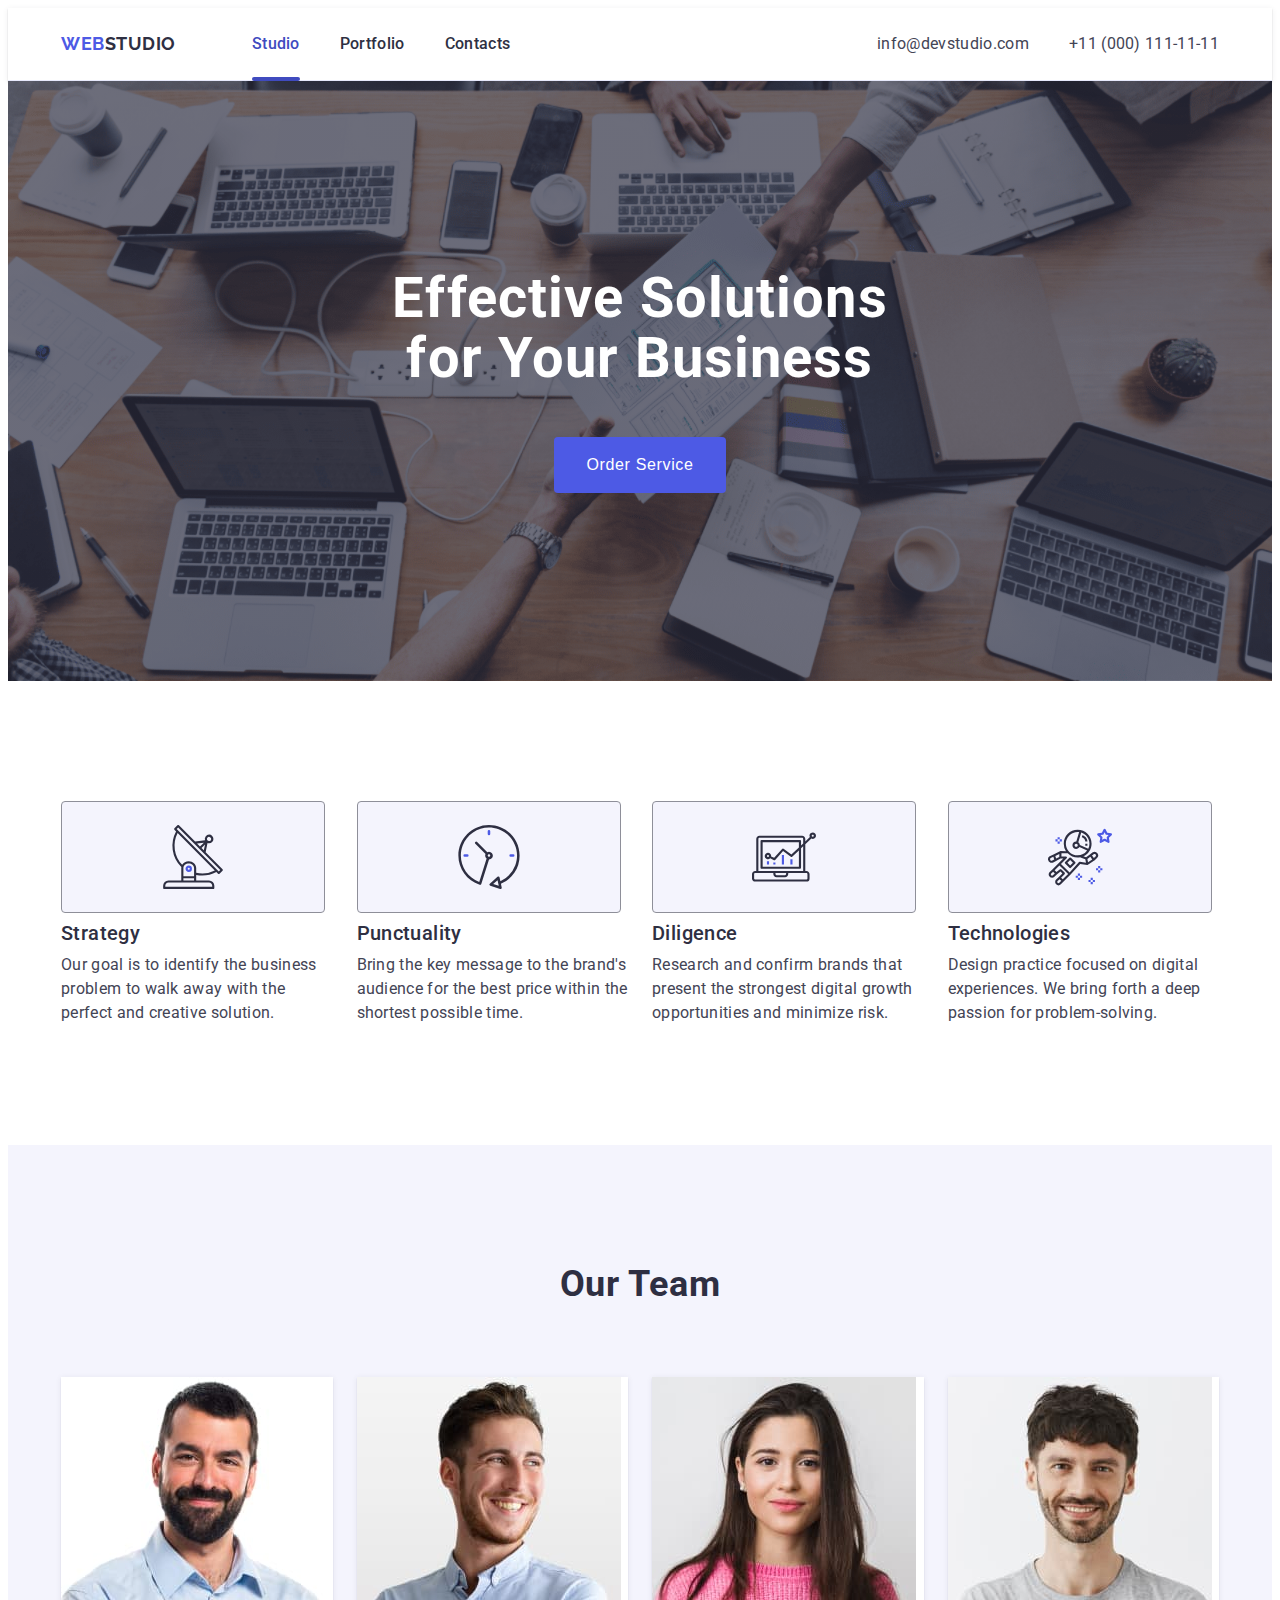
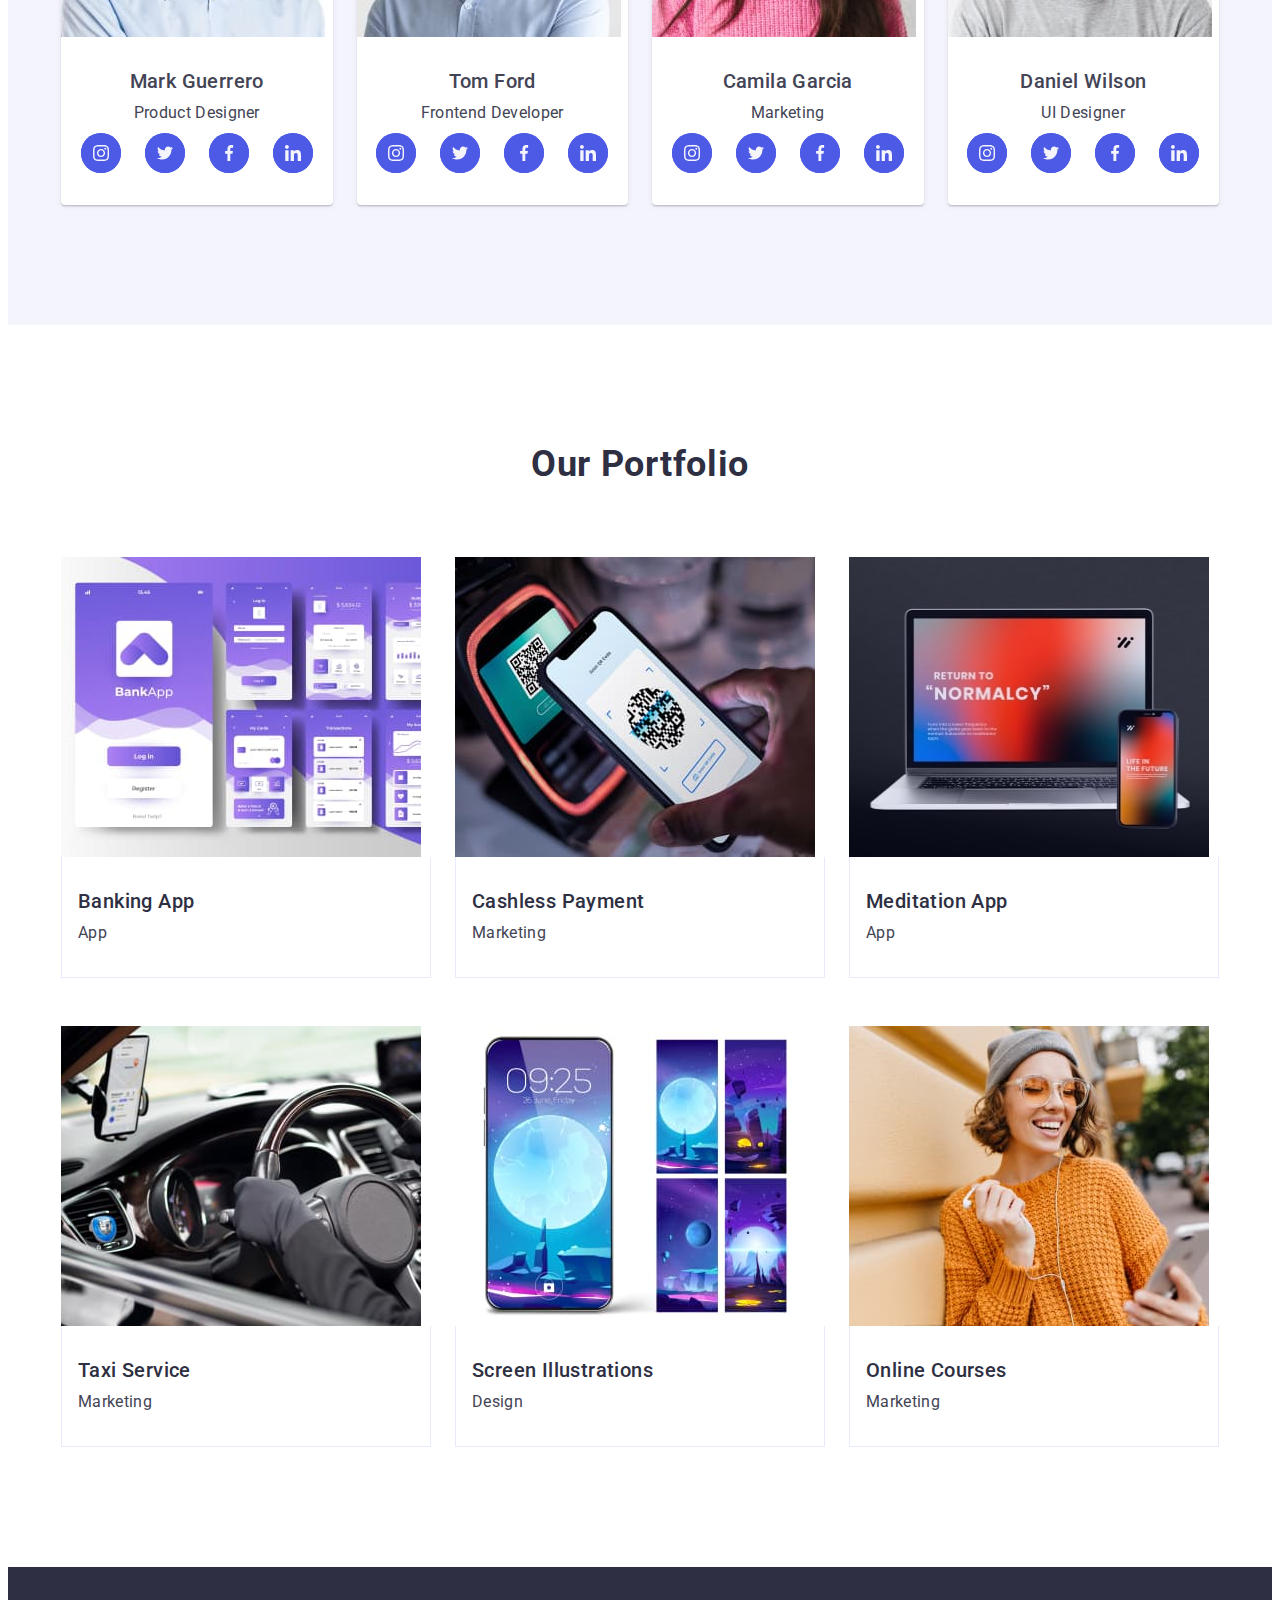
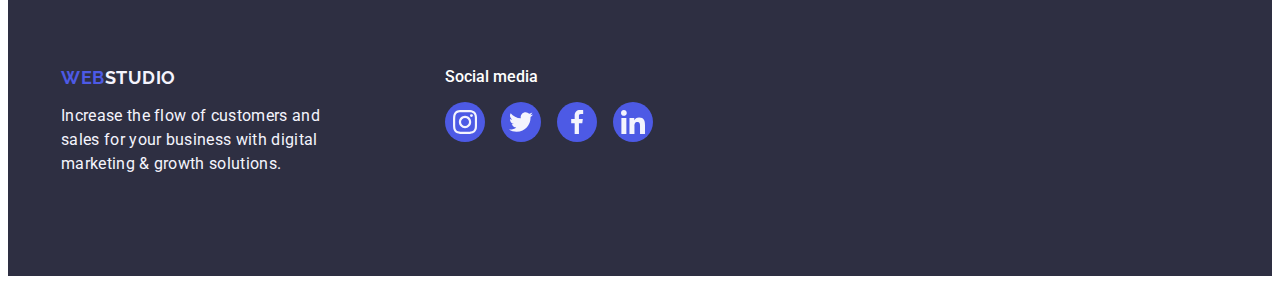
==== index.html @ 17e31030 "dfasdasd" ====
<!DOCTYPE html>
<html lang="en">

<head>
    <meta charset="UTF-8">
    <meta name="viewport" content="World leader in website development">
    <title>WebStudio</title>
    <link rel="stylesheet" href="https://cdnjs.cloudflare.com/ajax/libs/modern-normalize/3.0.1/modern-normalize.min.css"
        integrity="sha512-q6WgHqiHlKyOqslT/lgBgodhd03Wp4BEqKeW6nNtlOY4quzyG3VoQKFrieaCeSnuVseNKRGpGeDU3qPmabCANg=="
        crossorigin="anonymous" referrerpolicy="no-referrer" />
    
<link rel="preconnect" href="https://fonts.googleapis.com">
<link rel="preconnect" href="https://fonts.gstatic.com" crossorigin>
<link href="https://fonts.googleapis.com/css2?family=Raleway:wght@700&family=Roboto:wght@400;500;700&display=swap"
    rel="stylesheet">
    <link rel="stylesheet" href="./css/styles.css">
</head>

<body>


    <!-- HEADER -->
    <header class="header-page">
        <div class="container">
            <nav class="header-nav">
                <a class="header-and-footer-logo" href="./index.html">WEB<span class="header-logo-second">Studio</span></a>
                <ul class="header-nav-list">
                    <li class="header-nav-item"><a class="nav-link current-studio" href="./index.html">Studio</a></li>
                    <li class="header-nav-item"><a class="nav-link" href="">Portfolio</a></li>
                    <li class="header-nav-item"><a class="nav-link" href="">Contacts</a></li>
                </ul>
            </nav>
        <address class="header-address" id="Contacts">
            <ul class="header-adress-list">
                <li class="header-address-item"><a class="contact-link" href="mailto:info@devstudio.com">info@devstudio.com</a></li>
                <li class="header-address-item"><a class="contact-link" href="tel:+110001111111">+11 (000) 111-11-11</a></li>
            </ul>
            </address>
        </div>
    </header>

    <main>


        <!-- HERO -->
        <section class="hero">
            <div class="container">
                <div class="hero-background">
                    <h1 class="hero-title">Effective Solutions for Your Business</h1>
                    <button class="btn" type="button">Order Service</button>
                </div>
            </div>
        </section>


        <!-- ADVANTEGES -->
        <section class="advantages">
            <div class="container">
                <h2 class="visually-hidden">Advantage</h2>
                <ul class="advantages-list">
                    <li class="advantages-item">
                        <div class="advantages-icon-box">
                        <svg class="advantages-item-icon"
                        width="64"
                        height="64">
                        <use href="./images/icons.svg#icon-antenna"></use>
                        </svg>
                        </div>
                        <h3 class="advanteges-subtitle">Strategy</h3>
                        <p class="advantages-text">Our goal is to identify the business problem to walk away with the perfect and creative solution.</p>
                    </li>
                    <li class="advantages-item">
                        <div class="advantages-icon-box">
                    <svg class="advantages-item-icon" width="64" height="64">
                        <use href="./images/icons.svg#icon-clock"></use>
                    </svg>
                        </div>
                        <h3 class="advanteges-subtitle">Punctuality</h3>
                        <p class="advantages-text">Bring the key message to the brand's audience for the best price within the     shortest possible time.</p>
                    </li>
                    <li class="advantages-item">
                        <div class="advantages-icon-box">
                        <svg class="advantages-item-icon" width="64" height="64">
                            <use href="./images/icons.svg#icon-diagram"></use>
                        </svg>
                        </div>
                        <h3 class="advanteges-subtitle">Diligence</h3>
                        <p class="advantages-text">Research and confirm brands that present the strongest digital growth opportunities and minimize risk.</p>
                    </li>
                    <li class="advantages-item">
                        <div class="advantages-icon-box">
                        <svg class="advantages-item-icon" width="64" height="64">
                            <use href="./images/icons.svg#icon-astronaut"></use>
                        </svg>
                        </div>
                        <h3 class="advanteges-subtitle">Technologies</h3>
                        <p class="advantages-text">Design practice focused on digital experiences. We bring forth a deep passion for problem-solving.</p>
                    </li>
                </ul>
            </div>
        </section>


        <!-- TEAM -->
        <section class="team">
            <div class="container">
            <h2 class="team-title">Our Team</h2>
            <ul class="team-list">
                <li class="team-item">
                    <img class="team-image" src="./images/mark_guerrero.jpg" 
                     alt="Mark Guerrero" 
                     width="264" 
                     height="260">
                     <div class="team-card-content">
                        <h3 class="team-subtitle">Mark Guerrero</h3>
                        <p class="team-text">Product Designer</p>
                    <ul class="team-list-icons">
                        <li class="team-item-icons">
                            <a class="team-soc-link" href="">
                                <svg class="icon-soc" width="16" height="16">
                                <use href="./images/icons.svg#icon-instagram"></use>
                                </svg>
                            </a>
                        </li>
                        <li class="team-item-icons">
                            <a class="team-soc-link" href="">
                                <svg class="icon-soc" width="16" height="16">
                                <use href="./images/icons.svg#icon-twitter"></use>
                                </svg>
                            </a>
                        </li>
                        <li class="team-item-icons">
                            <a class="team-soc-link" href="">
                                <svg class="icon-soc" width="16" height="16">
                                <use href="./images/icons.svg#icon-facebook"></use>
                                </svg>
                            </a>
                        </li>
                        <li class="team-item-icons">
                            <a class="team-soc-link" href="">
                                <svg class="icon-soc" width="16" height="16">
                                    <use href="./images/icons.svg#icon-linkedin"></use>
                                </svg>
                            </a>
                        </li>
                    </ul>
                    </div>
                </li>
                <li class="team-item">
                    <img class="team-image" src="./images/tom_ford.jpg" 
                     alt="Tom Ford" 
                     width="264" 
                     height="260">
                    <div class="team-card-content">
                        <h3 class="team-subtitle">Tom Ford</h3>
                        <p class="team-text">Frontend Developer</p>
                    <ul class="team-list-icons">
                        <li class="team-item-icons">
                            <a class="team-soc-link" href="">
                                <svg class="icon-soc" width="16" height="16">
                                    <use href="./images/icons.svg#icon-instagram"></use>
                                </svg>
                            </a>
                        </li>
                        <li class="team-item-icons">
                            <a class="team-soc-link" href="">
                                <svg class="icon-soc" width="16" height="16">
                                    <use href="./images/icons.svg#icon-twitter"></use>
                                </svg>
                            </a>
                        </li>
                        <li class="team-item-icons">
                            <a class="team-soc-link" href="">
                                <svg class="icon-soc" width="16" height="16">
                                    <use href="./images/icons.svg#icon-facebook"></use>
                                </svg>
                            </a>
                        </li>
                        <li class="team-item-icons">
                            <a class="team-soc-link" href="">
                                <svg class="icon-soc" width="16" height="16">
                                    <use href="./images/icons.svg#icon-linkedin"></use>
                                </svg>
                            </a>
                        </li>
                    </ul>
                    </div>
                </li>
                <li class="team-item">
                    <img class="team-image" src="./images/camila_garcia.jpg" 
                     alt="Camila Garcia" 
                     width="264" 
                     height="260">
                    <div class="team-card-content">
                        <h3 class="team-subtitle">Camila Garcia</h3>
                        <p class="team-text">Marketing</p>
                    <ul class="team-list-icons">
                        <li class="team-item-icons">
                            <a class="team-soc-link" href="">
                                <svg class="icon-soc" width="16" height="16">
                                    <use href="./images/icons.svg#icon-instagram"></use>
                                </svg>
                            </a>
                        </li>
                        <li class="team-item-icons">
                            <a class="team-soc-link" href="">
                                <svg class="icon-soc" width="16" height="16">
                                    <use href="./images/icons.svg#icon-twitter"></use>
                                </svg>
                            </a>
                        </li>
                        <li class="team-item-icons">
                            <a class="team-soc-link" href="">
                                <svg class="icon-soc" width="16" height="16">
                                    <use href="./images/icons.svg#icon-facebook"></use>
                                </svg>
                            </a>
                        </li>
                        <li class="team-item-icons">
                            <a class="team-soc-link" href="">
                                <svg class="icon-soc" width="16" height="16">
                                    <use href="./images/icons.svg#icon-linkedin"></use>
                                </svg>
                            </a>
                        </li>
                    </ul>
                    </div>
                </li>
                <li class="team-item">
                    <img class="team-image" src="./images/daniel_wilson.jpg" 
                     alt="Daniel Wilson" 
                     width="264" 
                     height="260">
                    <div class="team-card-content">
                        <h3 class="team-subtitle">Daniel Wilson</h3>
                        <p class="team-text">UI Designer</p>
                    <ul class="team-list-icons">
                        <li class="team-item-icons">
                            <a class="team-soc-link" href="">
                                <svg class="icon-soc" width="16" height="16">
                                    <use href="./images/icons.svg#icon-instagram"></use>
                                </svg>
                            </a>
                        </li>
                        <li class="team-item-icons">
                            <a class="team-soc-link" href="">
                                <svg class="icon-soc" width="16" height="16">
                                    <use href="./images/icons.svg#icon-twitter"></use>
                                </svg>
                            </a>
                        </li>
                        <li class="team-item-icons">
                            <a class="team-soc-link" href="">
                                <svg class="icon-soc" width="16" height="16">
                                    <use href="./images/icons.svg#icon-facebook"></use>
                                </svg>
                            </a>
                        </li>
                        <li class="team-item-icons">
                            <a class="team-soc-link" href="">
                                <svg class="icon-soc" width="16" height="16">
                                    <use href="./images/icons.svg#icon-linkedin"></use>
                                </svg>
                            </a>
                        </li>
                    </ul>
                    </div>
                </li>
            </ul>
            </div>
        </section>


        <!-- PORTFOLIO -->
        <section class="portfolio" id="portfolio">
            <div class="container">
                <h2 class="portfolio-title">Our Portfolio</h2>
                <ul class="portfolio-list">
                        <li class="portfolio-item">
                            <div class="thumb">
                                <img src="./images/banking_app.jpg" 
                                alt="Banking App" 
                                width="360" 
                                height="300">
                                <div class="overlay">
                                    <p class="overley-text">14 Stylish and User-Friendly App Design Concepts · Task Manager App · Calorie Tracker App ·
                                        Exotic Fruit
                                        Ecommerce App ·
                                        Cloud Storage App</p>
                                </div>
                                </div>
                            <div class="portfolio-card-contetn">
                            <h3 class="portfolio-subtitile">Banking App</h3>
                            <p class="portfolio-text">App</p>
                            </div>
                        </li>
                        <li class="portfolio-item">
                            <div class="thumb">
                                <img src="./images/cashless_payment.jpg" alt="Banking App" width="360" height="300">
                                <div class="overlay">
                                    <p>14 Stylish and User-Friendly App Design Concepts · Task Manager App · Calorie Tracker App ·
                                        Exotic Fruit
                                        Ecommerce App ·
                                        Cloud Storage App</p>
                                </div>
                            </div>
                            <div class="portfolio-card-contetn">
                                <h3 class="portfolio-subtitile">Cashless Payment</h3>
                                <p class="portfolio-text">Marketing</p>
                            </div>
                        </li>
                        <li class="portfolio-item">
                            <div class="thumb">
                                <img src="./images/meditation_app.jpg" alt="Banking App" width="360" height="300">
                                <div class="overlay">
                                    <p>14 Stylish and User-Friendly App Design Concepts · Task Manager App · Calorie Tracker App ·
                                        Exotic Fruit
                                        Ecommerce App ·
                                        Cloud Storage App</p>
                                </div>
                            </div>
                            <div class="portfolio-card-contetn">
                                <h3 class="portfolio-subtitile">Meditation App</h3>
                                <p class="portfolio-text">App</p>
                            </div>
                        </li>
                <li class="portfolio-item">
                    <div class="thumb">
                        <img src="./images/taxi_service.jpg" alt="Banking App" width="360" height="300">
                        <div class="overlay">
                            <p>14 Stylish and User-Friendly App Design Concepts · Task Manager App · Calorie Tracker App ·
                                Exotic Fruit
                                Ecommerce App ·
                                Cloud Storage App</p>
                        </div>
                    </div>
                    <div class="portfolio-card-contetn">
                        <h3 class="portfolio-subtitile">Taxi Service</h3>
                        <p class="portfolio-text">Marketing</p>
                    </div>
                </li>
                <li class="portfolio-item">
                    <div class="thumb">
                        <img src="./images/screen_Illustrations.jpg" alt="Banking App" width="360" height="300">
                        <div class="overlay">
                            <p>14 Stylish and User-Friendly App Design Concepts · Task Manager App · Calorie Tracker App ·
                                Exotic Fruit
                                Ecommerce App ·
                                Cloud Storage App</p>
                        </div>
                    </div>
                    <div class="portfolio-card-contetn">
                        <h3 class="portfolio-subtitile">Screen Illustrations</h3>
                        <p class="portfolio-text">Design</p>
                    </div>
                </li>
                <li class="portfolio-item">
                    <div class="thumb">
                        <img src="./images/online_courses.jpg" alt="Banking App" width="360" height="300">
                        <div class="overlay">
                            <p>14 Stylish and User-Friendly App Design Concepts · Task Manager App · Calorie Tracker App ·
                                Exotic Fruit
                                Ecommerce App ·
                                Cloud Storage App</p>
                        </div>
                    </div>
                    <div class="portfolio-card-contetn">
                        <h3 class="portfolio-subtitile">Online Courses</h3>
                        <p class="portfolio-text">Marketing</p>
                    </div>
                </li>
            </ul>
            </div>
        </section>
    </main>

    
    <!-- FOOTER -->
    <footer class="footer">
        <div class="container footer-box">
            <div class="footer-container-inform">
                <a class="header-and-footer-logo" href="./index.html">WEB<span class="footer-logo-second">Studio</span></a>
                <p class="footer-text">Increase the flow of customers and sales for your business with digital marketing & growth solutions.</p>
            </div>
            <div class="footer-container-soc">
                <p class="footer-container-soc-title"> Social media</p>
                <ul class="footer-container-soc-list">
                    <li class="footer-container-soc-item">
                        <a class="footer-soc-link" href="">
                            <svg class="icon-soc" width="24" height="24">
                                <use href="./images/icons.svg#icon-instagram"></use>
                            </svg>
                        </a>
                    </li>
                    <li class="footer-container-soc-item">
                        <a class="footer-soc-link" href="">
                            <svg class="icon-soc" width="24" height="24">
                                <use href="./images/icons.svg#icon-twitter"></use>
                            </svg>
                        </a>
                    </li>
                    <li class="footer-container-soc-item">
                        <a class="footer-soc-link" href="">
                            <svg class="icon-soc" width="24" height="24">
                                <use href="./images/icons.svg#icon-facebook"></use>
                            </svg>
                        </a>
                    </li>
                    <li class="footer-container-soc-item">
                        <a class="footer-soc-link" href="">
                            <svg class="icon-soc" width="24" height="24">
                                <use href="./images/icons.svg#icon-linkedin"></use>
                            </svg>
                        </a>
                    </li>
                </ul>
            </div>
        </div>
    </footer>
</body>
</html>
---- css/styles.css ----
/*------------------ GLOOBAL ------------------*/
body {
  font-family: "Roboto", sans-serif;
  color: #434455;
  background-color: #FFFFFF;
}

ul {
  list-style-type: none;
  padding-left: 0;
  margin: 0;
}

a {
  text-decoration: none;
  color: inherit;
}

h1, h2, h3, h4, h5, h6, p {
  margin: 0;
}

img {
  display: block;
}

p {
  margin: 0;
}

.container {
  max-width: 1158px;
  padding: 0 15px;
  margin: 0 auto;
}

.icon-soc {
  fill: #F4F4FD;
}


/*------------------ HEADER ------------------*/
.header-page {
  border-bottom: 1px solid #E7E9FC;
  box-shadow: 0px 1px 6px 0px rgba(46, 47, 66, 0.08),
    0px 1px 1px 0px rgba(46, 47, 66, 0.16),
    0px 2px 1px 0px rgba(46, 47, 66, 0.08);
}

.header-page .container {
  display: flex;
}

.header-nav {
  display: flex;
  align-items: center;
}

.header-and-footer-logo {
  font-family: 'Raleway', sans-serif;
  font-weight: 700;
  font-size: 18px;
  color: #4D5AE5;
  letter-spacing: 0.03em;
  line-height: 1.17;
  text-transform: uppercase;
  align-items: center;
  margin-right: 76px;
}

.header-logo-second {
  color: #2E2F42;

}

.header-nav-list {
  display: flex;
  gap: 40px;
}

.header-nav-item {
  font-weight: 500;
  font-size: 16px;
  line-height: 1.5;
  letter-spacing: 0.02em;
  color: #2E2F42;
}


.nav-link {
  position: relative;
  display: block;
  padding: 24px 0;
  font-weight: 500;
  font-size: 16px;
  line-height: 1.5;
  letter-spacing: 0.02em;
  color: #2E2F42;
  transition: color 250ms cubic-bezier(0.4, 0, 0.2, 1);
}


.nav-link::after {
  content: "";
  position: absolute;
  width: 100%;
  height: 4px;
  left: 0;
  bottom: -1px;;
  background-color: #404bbf;
  border-radius: 2px;
  opacity: 0;
  transition: opacity 250ms cubic-bezier(0.4, 0, 0.2, 1);
}


.nav-link:hover::after,
.nav-link:focus::after,
.nav-link.current-studio::after {
    opacity: 1;
}



.header-address {
  display: flex;
  align-items: center;
  margin-left: auto;
}

.header-adress-list {
  display: flex;
  align-items: center;
  gap: 40px;
}

.header-address-item {}

.contact-link {
  font-style: normal;
  font-size: 16px;
  line-height: 1.5;
  letter-spacing: 0.02em;
  color: #434455;
  transition: color 250ms cubic-bezier(0.4, 0, 0.2, 1);
}

.contact-link:hover,
.contact-link:focus,
.nav-link:hover,
.nav-link:focus,
.current-studio {
color: #404bbf
}



/*------------------ HERO ------------------*/
.hero {

  background-color: #2E2F42;
  background-image: linear-gradient(rgba(46, 47, 66, 0.7), rgba(46, 47, 66, 0.7)), url(../images/people_office.png);
  background-repeat: no-repeat;
  background-size: cover;
  background-position: center;
  max-width: 1440px;
  margin: 0 auto;
  padding: 188px 0;
}

.hero-title {
  color: #FFFFFF;
  font-size: 56px;
  font-weight: 700;
  letter-spacing: 0.02em;
  line-height: 1.07;
  max-width: 496px;
  margin-left: auto;
  margin-right: auto;
  text-align: center;
}


.btn {
  display: block;
  font-size: 16px;
  border: none;
  color: #FFFFFF;
  font-weight: 500;
  background-color: #4D5AE5;
  letter-spacing: 0.04em;
  line-height: 1.5;
  margin-top: 48px;
  margin-left: auto;
  margin-right: auto;
  padding: 16px 32px 16px 32px;
  min-width: 169px;
  height: 56px;
  border-radius: 4px;
  cursor: pointer;
  transition: color 250ms cubic-bezier(0.4, 0, 0.2, 1);

}

.btn:hover {
  background-color: #404BBF;
}

.btn:focus {
  background-color: #404BBF;
}

.btn:active {
  color: #FFFFFF;
}



/*------------------ADVANTEGES ------------------*/
.advantages {
  padding: 120px 0;
}

.advantages .container {
}

.visually-hidden {
  position: absolute;
  width: 1px;
  height: 1px;
  margin: -1px;
  border: 0;
  padding: 0;
  white-space: nowrap;
  clip-path: inset(100%);
  clip: rect(0 0 0 0);
  overflow: hidden;
}

.advantages-list {
  display: flex;
  gap: 24px;

}

.advantages-item {
  width: calc((100% - 72px) / 4);
}

.advanteges-subtitle {
  margin-bottom: 8px;
  font-weight: 500;
  font-size: 20px;
  color: #2E2F42;
  line-height: 1.2;
  letter-spacing: 0.02em;
}

.advantages-text {
  font-size: 16px;
  line-height: 1.5;
  letter-spacing: 0.02em;
}

.advantages-icon-box {
  display: flex;
  margin-bottom: 8px;
  justify-content: center;
  align-items: center;
  width: 264px;
  height: 112px;
  background-color: #F4F4FD;
  box-sizing: border-box;
  border-radius: 4px;
  border: 1px solid #8E8F99;
}


/*------------------ TEAM ------------------*/
.team {
  background-color: #F4F4FD;
  padding: 120px 0;
}

.team .container {
}

.team-title {
margin-bottom: 72px;
font-size: 36px;
font-weight: 700;
line-height: 1.11;
letter-spacing: 0.02em;
text-align: center;
color: #2E2F42;
}

.team-list {
  display: flex;
  gap: 24px;
  
}

.team-item {
  width: calc((100% - 72px) / 4);
  background-color: #FFFFFF;
  border-radius: 0 0 4px 4px;
  box-shadow: 0px 2px 1px 0px rgba(46, 47, 66, 0.08), 0px 1px 1px 0px rgba(46, 47, 66, 0.16), 0px 1px 6px 0px rgba(46, 47, 66, 0.08);
}

.team-image {}

.team-card-content {
  padding: 32px 0
}


.team-subtitle {
  text-align: center;
  margin-bottom: 8px;
  font-weight: 500;
  font-size: 20px;
  line-height: 1.2;
  letter-spacing: 0.02em;

}

.team-text {
  text-align: center;
  font-size: 16px;
  line-height: 1.5;
  letter-spacing: 0.02em;
  padding-bottom: 8px;
}

.team-list-icons {
  display: flex;
  justify-content: center;
  align-items: center;
  gap: 24px;
}

.team-item-icons {
  background-color: #4D5AE5;
  border-radius: 50%;
  width: 40px;
  height: 40px;

}

.team-soc-link {
  background-color: #4D5AE5;
  width: 40px;
  height: 40px;
  border-radius: 50%;
  display: flex;
  align-items: center;
  justify-content: center;
  transition: background-color 250ms cubic-bezier(0.4, 0, 0.2, 1);
}

.team-soc-link:hover,
.team-soc-link:focus {
  background-color: #404BBF;
}


/*------------------ PORTFOLIO ------------------*/
.portfolio {
  padding-top: 120px;
  padding-bottom: 120px;
}

.portfolio .container {

}

.portfolio-title {
  margin-bottom: 72px;
  text-align: center;
  font-size: 36px;
  font-weight: 700;
  line-height: 1.11;
  letter-spacing: 0.02em;
  text-align: center;
  color: #2E2F42;
}

.portfolio-list {
  display: flex;
  flex-wrap: wrap;
  column-gap: 24px;
  row-gap: 48px;
}


.portfolio-item {
  width: calc((100% - 48px) / 3);
  transition: box-shadow 250ms cubic-bezier(0.4, 0, 0.2, 1);
}

.thumb {
position: relative;
overflow: hidden;

}

.overlay {
  background-color: #4D5AE5;
    position: absolute;
    top: 0;
    left: 0;
    width: 100%;
    height: 100%;
    transform: translateY(100%);
    transition: transform 250ms cubic-bezier(0.4, 0, 0.2, 1);;
    color: #F4F4FD;
    font-size: 16px;
    line-height: 1.5;
    letter-spacing: 0.02em;
}

.overley-text {
  padding-top: 40px;
    padding-left: 32px;
    padding-right: 32px;
    font-size: 16px;
    line-height: 1.5;
    letter-spacing: 0.02em;
}

.portfolio-item:hover .overlay {
  transform: translateX(0);
}

.portfolio-item:hover {
  box-shadow: 0px 2px 1px 0px rgba(46, 47, 66, 0.08), 0px 1px 1px 0px rgba(46, 47, 66, 0.16), 0px 1px 6px 0px rgba(46, 47, 66, 0.08);
}


.portfolio-card-contetn {
  padding: 32px 16px;
  border: 1px solid #e7e9fc;
  border-top: none;
}



.portfolio-subtitile {
  margin-bottom: 8px;
  font-size: 20px;
  font-weight: 500;
  line-height: 1.2;
  letter-spacing: 0.02em;
  color: #2E2F42;
}

.portfolio-text {
  font-size: 16px;
  line-height: 1.5;
  letter-spacing: 0.02em;
}

.portfolio-image {}



/*------------------FOOTER------------------*/
.footer {
  padding: 100px 0;
  background-color: #2e2f42;
}

.container {}

.footer .header-and-footer-logo {
  font-family: 'Raleway', sans-serif;
  font-weight: 700;
  font-size: 18px;
  color: #4D5AE5;
  letter-spacing: 0.03em;
  line-height: 1.17;
  text-transform: uppercase;
  display: inline-block;
  margin-bottom: 16px;
}

.footer-logo-second {
  color: #F4F4FD;
}

.footer-text {
  max-width: 264px;
  color: #F4F4FD;
  font-size: 16px;
  line-height: 1.5;
  letter-spacing: 0.02em;
}

.footer-box {
  display: flex;
}

.footer-container-inform {
  margin-right: 120px;
}

.footer-container-soc {}

.footer-container-soc-title {
  margin-bottom: 16px;
    color: #FFFFFF;
    font-size: 16px;
    font-weight: 500;
    line-height: 1,5;
    letter-spacing: 0,02em;
}

.footer-container-soc-list {
  display: flex;
  gap: 16px;
}

.footer-container-soc-item {
}

.footer-soc-link {
  background-color: #4D5AE5;
  display: flex;
    width: 40px;
    height: 40px;
    border-radius: 50%;
    justify-content: center;
    align-items: center;
}

.footer-soc-link:hover {
  background-color: #404BBF;
  transition: 250ms cubic-bezier(0.4, 0, 0.2, 1);
}
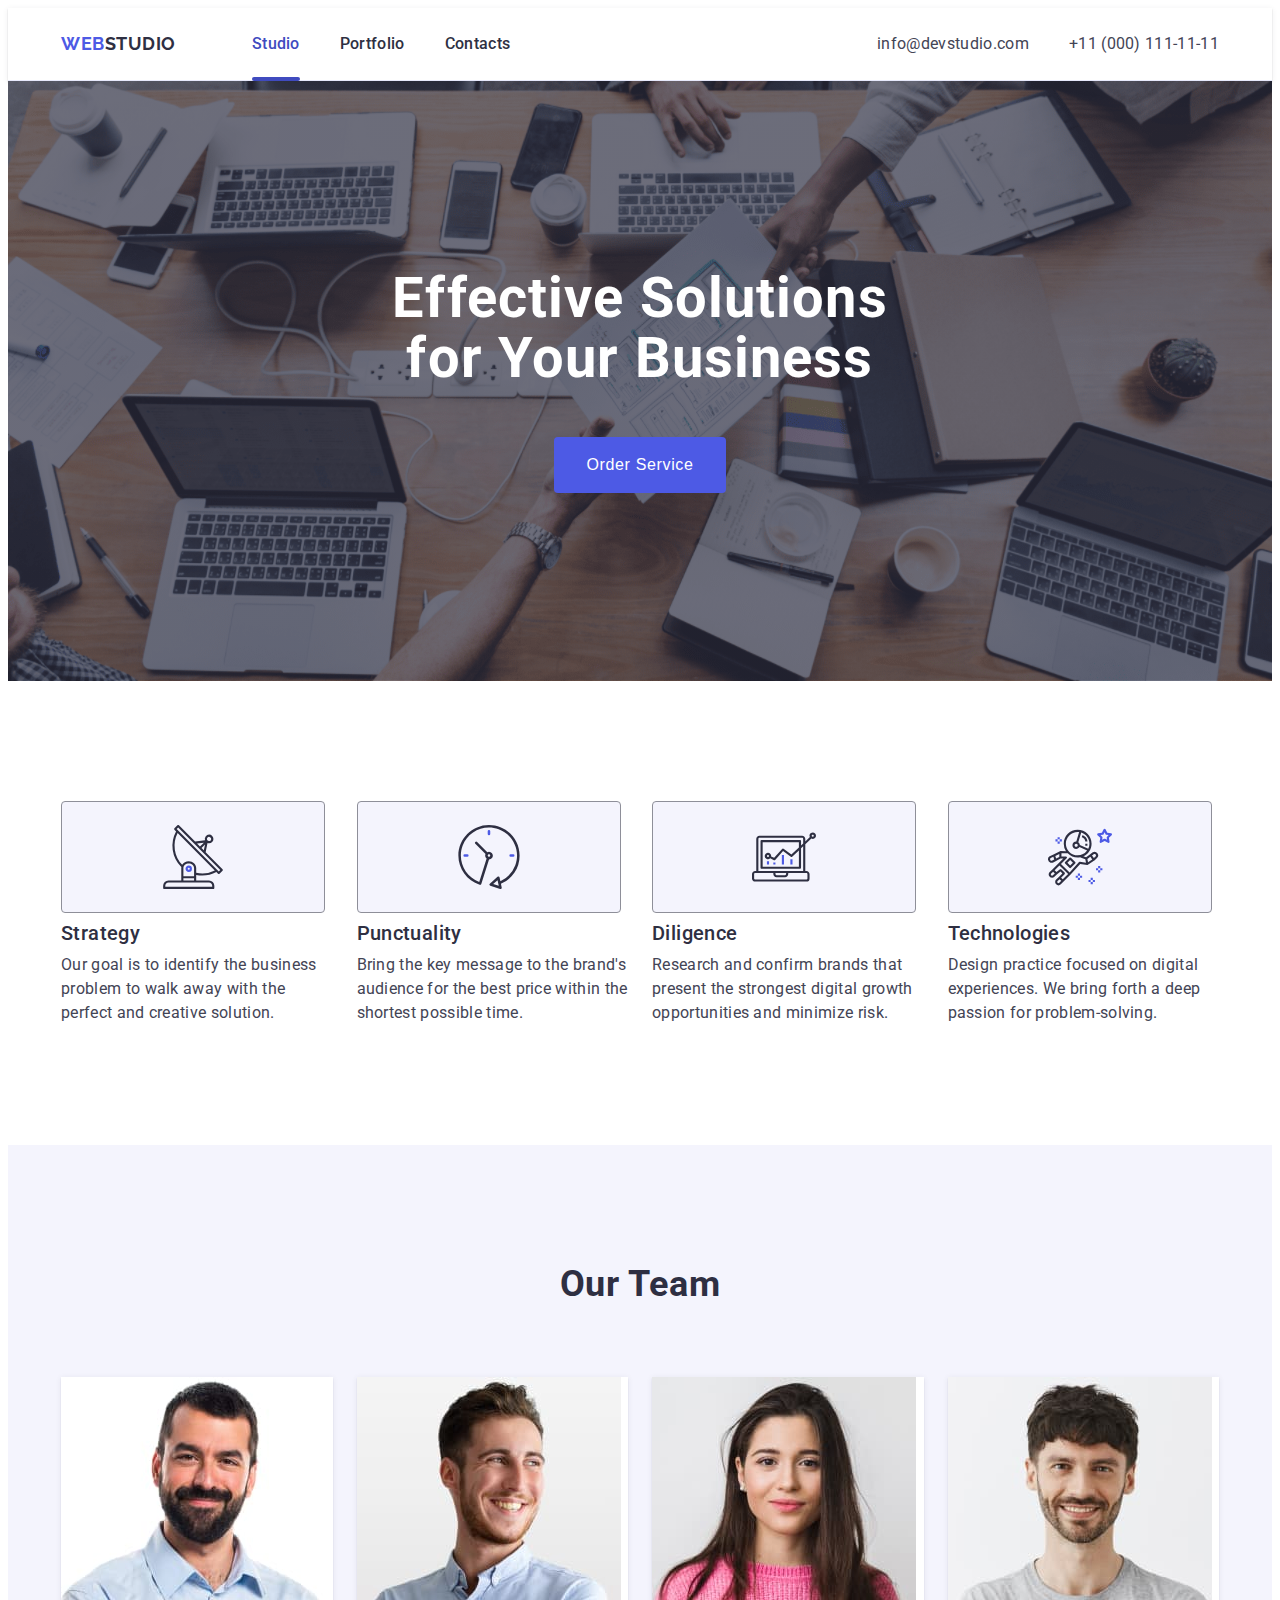
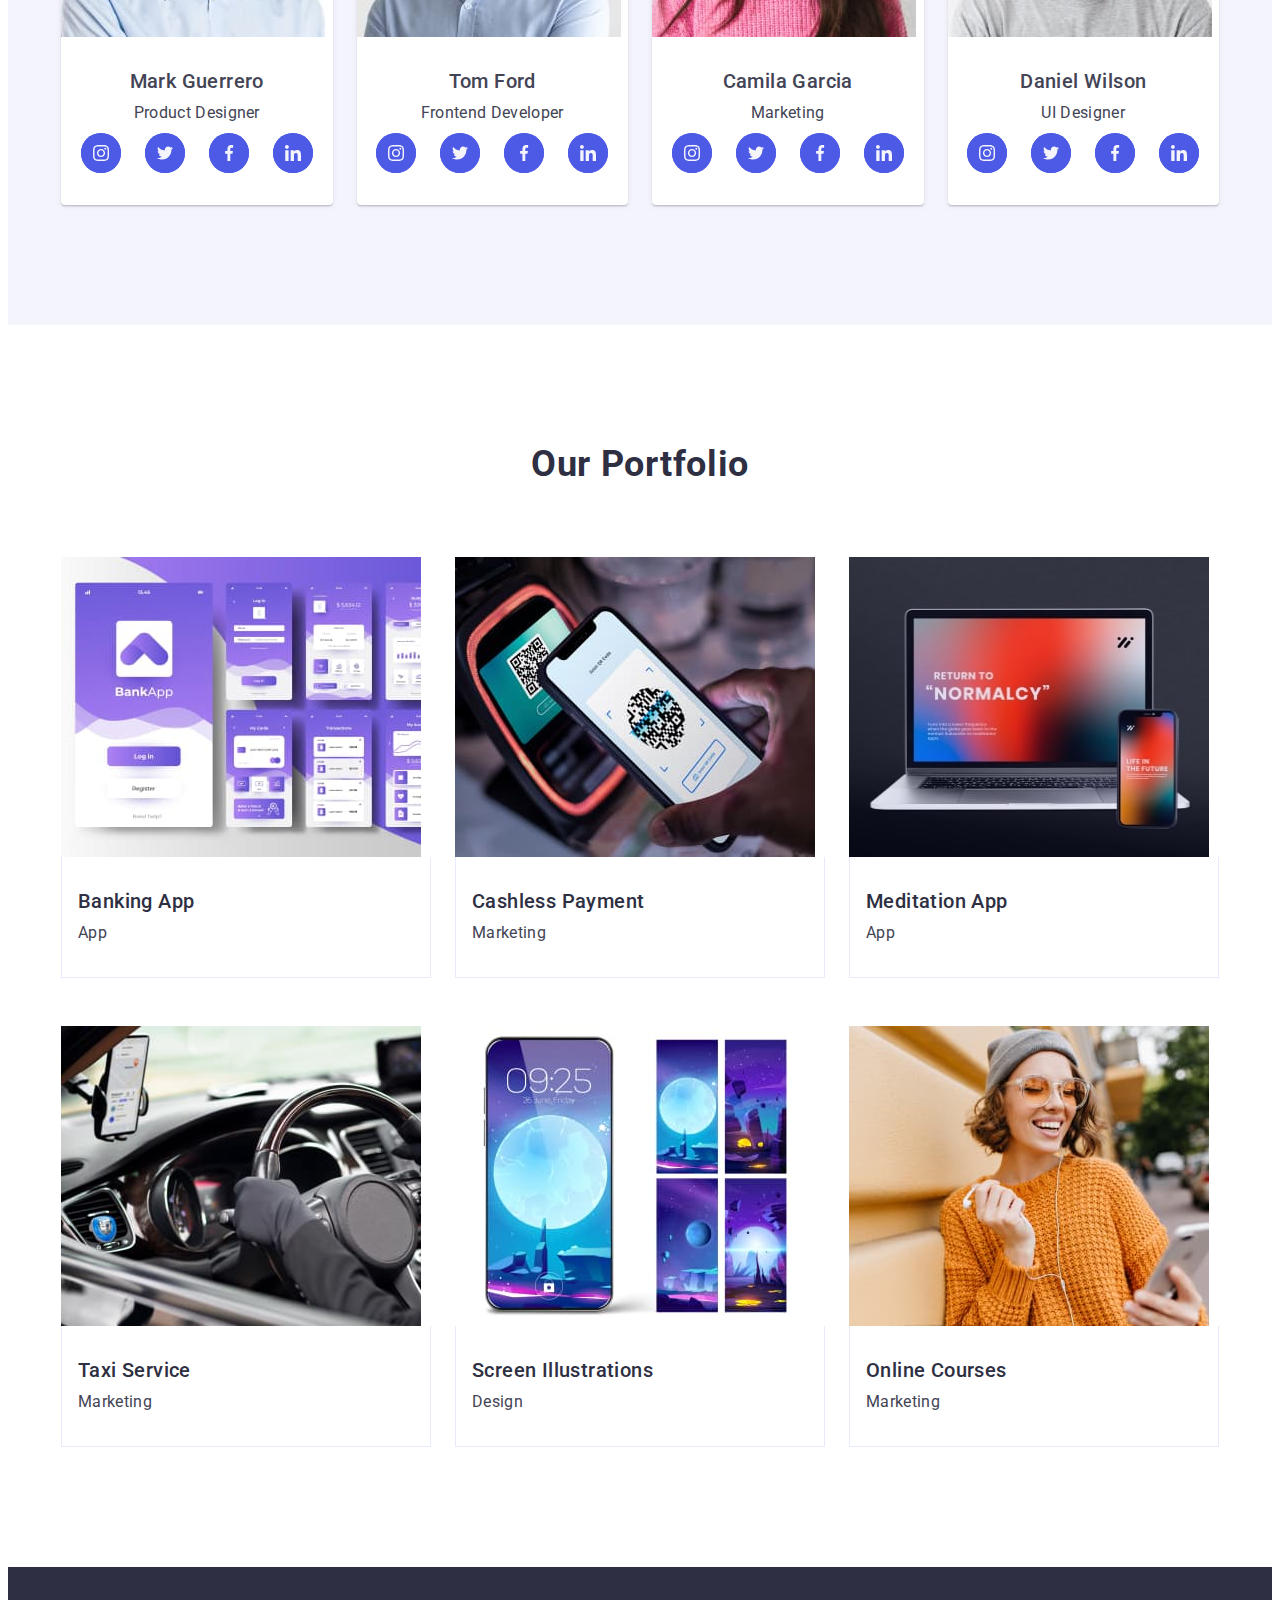
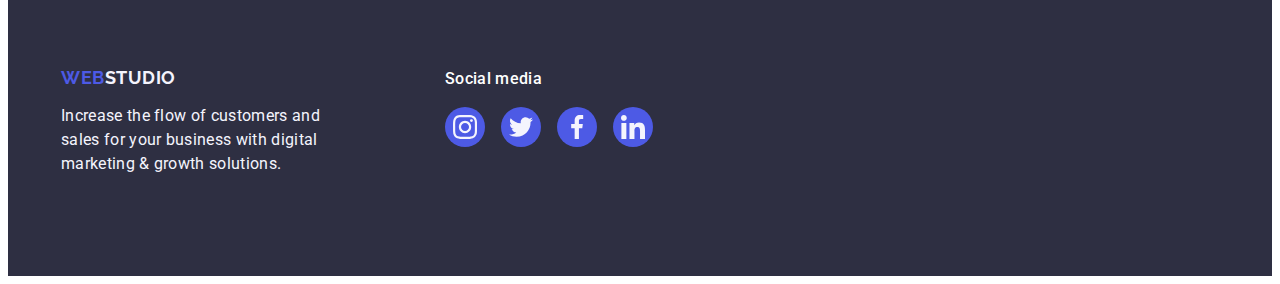
==== commit 95a2fcf9: "gdfgdfg" ====
--- a/index.html
+++ b/index.html
@@ -284,11 +284,12 @@
                                 height="300">
                                 <div class="overlay">
                                     <p class="overley-text">14 Stylish and User-Friendly App Design Concepts · Task Manager App · Calorie Tracker App ·
-                                        Exotic Fruit
-                                        Ecommerce App ·
-                                        Cloud Storage App</p>
+                                    Exotic Fruit
+                                    Ecommerce App ·
+                                    Cloud Storage App
+                                    </p>
                                 </div>
-                                </div>
+                            </div>
                             <div class="portfolio-card-contetn">
                             <h3 class="portfolio-subtitile">Banking App</h3>
                             <p class="portfolio-text">App</p>
--- a/css/styles.css
+++ b/css/styles.css
@@ -157,7 +157,6 @@
 
 /*------------------ HERO ------------------*/
 .hero {
-
   background-color: #2E2F42;
   background-image: linear-gradient(rgba(46, 47, 66, 0.7), rgba(46, 47, 66, 0.7)), url(../images/people_office.png);
   background-repeat: no-repeat;
@@ -198,7 +197,7 @@
   height: 56px;
   border-radius: 4px;
   cursor: pointer;
-  transition: color 250ms cubic-bezier(0.4, 0, 0.2, 1);
+  transition: background-color 250ms cubic-bezier(0.4, 0, 0.2, 1);
 
 }
 
@@ -206,9 +205,6 @@
   background-color: #404BBF;
 }
 
-.btn:focus {
-  background-color: #404BBF;
-}
 
 .btn:active {
   color: #FFFFFF;
@@ -396,13 +392,12 @@
 
 .portfolio-item {
   width: calc((100% - 48px) / 3);
-  transition: box-shadow 250ms cubic-bezier(0.4, 0, 0.2, 1);
+
 }
 
 .thumb {
 position: relative;
 overflow: hidden;
-
 }
 
 .overlay {
@@ -418,19 +413,17 @@
     font-size: 16px;
     line-height: 1.5;
     letter-spacing: 0.02em;
-}
-
-.overley-text {
-  padding-top: 40px;
-    padding-left: 32px;
-    padding-right: 32px;
-    font-size: 16px;
-    line-height: 1.5;
-    letter-spacing: 0.02em;
-}
+      padding-top: 40px;
+        padding-left: 32px;
+        padding-right: 32px;
+        font-size: 16px;
+        line-height: 1.5;
+        letter-spacing: 0.02em;
+}
+
 
 .portfolio-item:hover .overlay {
-  transform: translateX(0);
+  transform: translateY(0);
 }
 
 .portfolio-item:hover {
@@ -443,7 +436,6 @@
   border: 1px solid #e7e9fc;
   border-top: none;
 }
-
 
 
 .portfolio-subtitile {
@@ -499,6 +491,8 @@
 
 .footer-box {
   display: flex;
+  align-items: baseline;
+
 }
 
 .footer-container-inform {
@@ -512,8 +506,8 @@
     color: #FFFFFF;
     font-size: 16px;
     font-weight: 500;
-    line-height: 1,5;
-    letter-spacing: 0,02em;
+    line-height: 1.5;
+    letter-spacing: 0.02em;
 }
 
 .footer-container-soc-list {
@@ -532,9 +526,10 @@
     border-radius: 50%;
     justify-content: center;
     align-items: center;
-}
-
-.footer-soc-link:hover {
-  background-color: #404BBF;
-  transition: 250ms cubic-bezier(0.4, 0, 0.2, 1);
+    transition: background-color 250ms cubic-bezier(0.4, 0, 0.2, 1);
+}
+
+.footer-soc-link:hover,
+.footer-soc-link:focus {
+  background-color: #31D0AA;
 }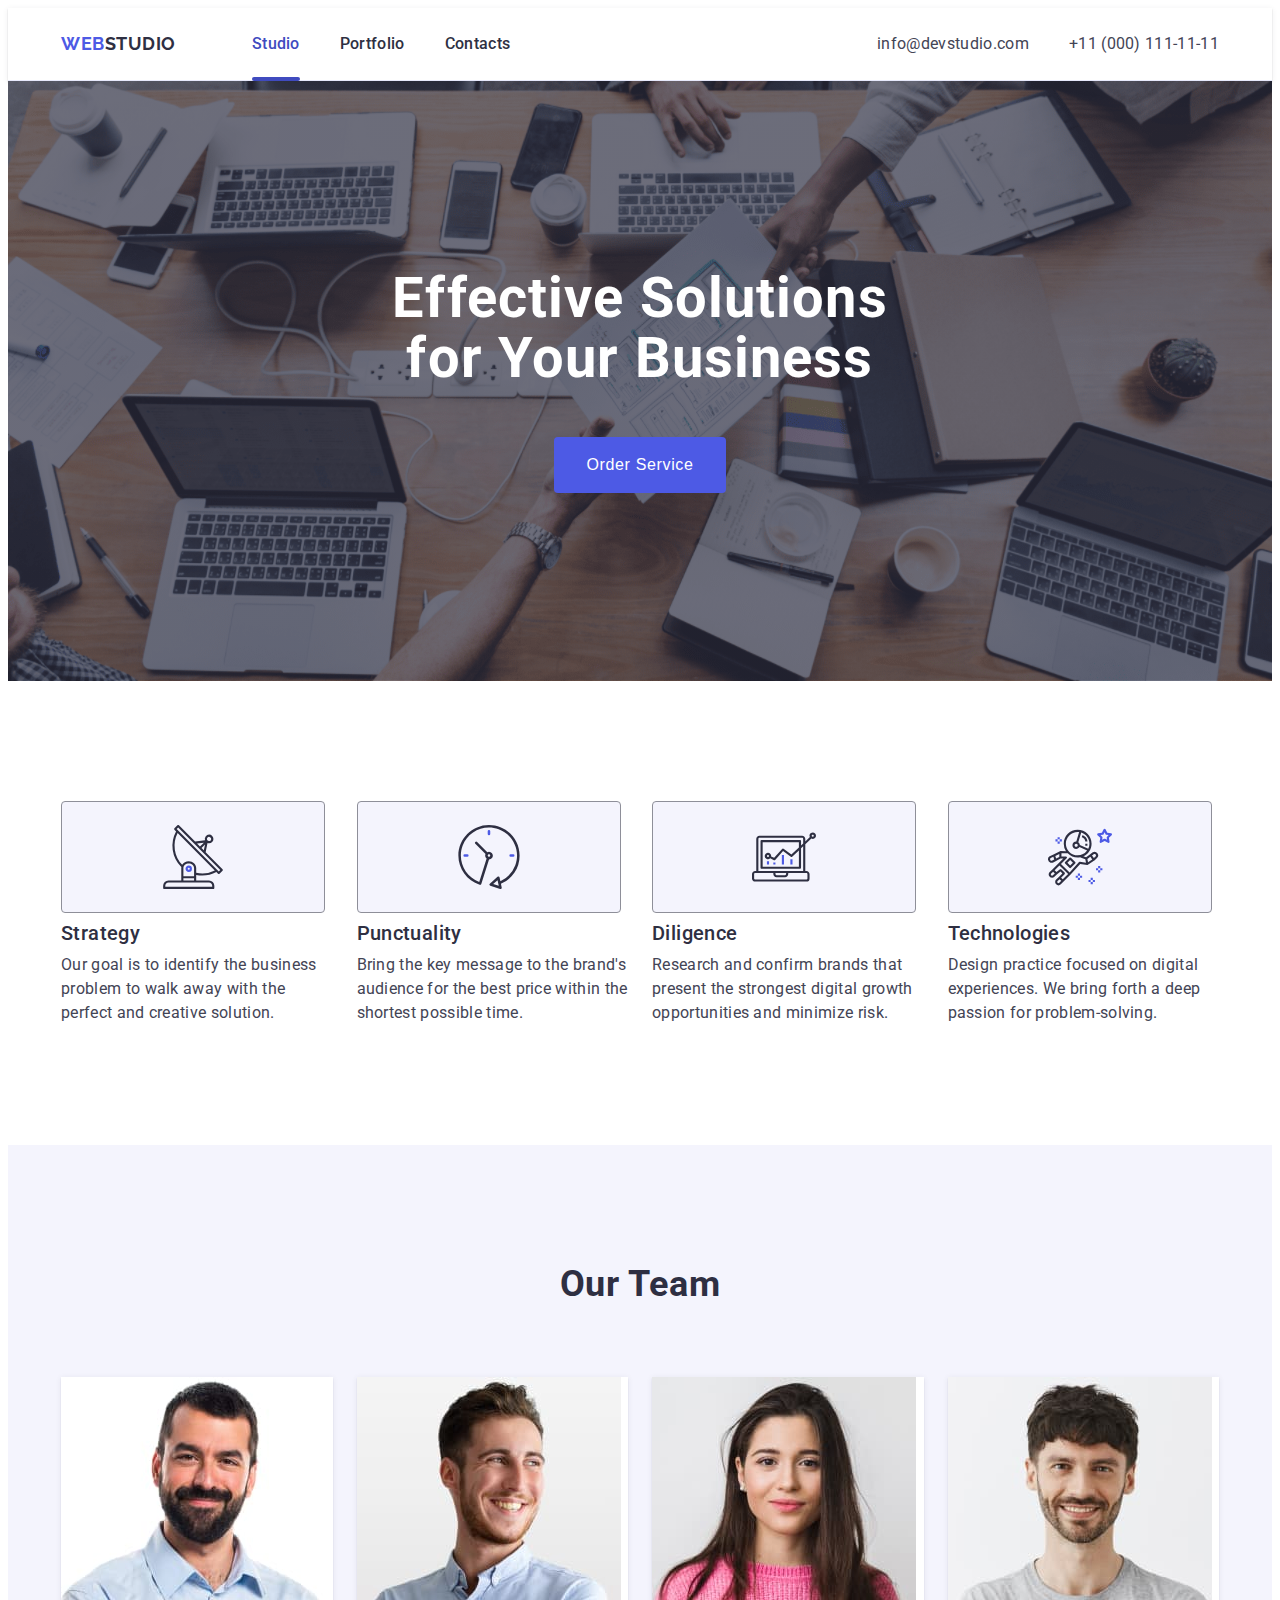
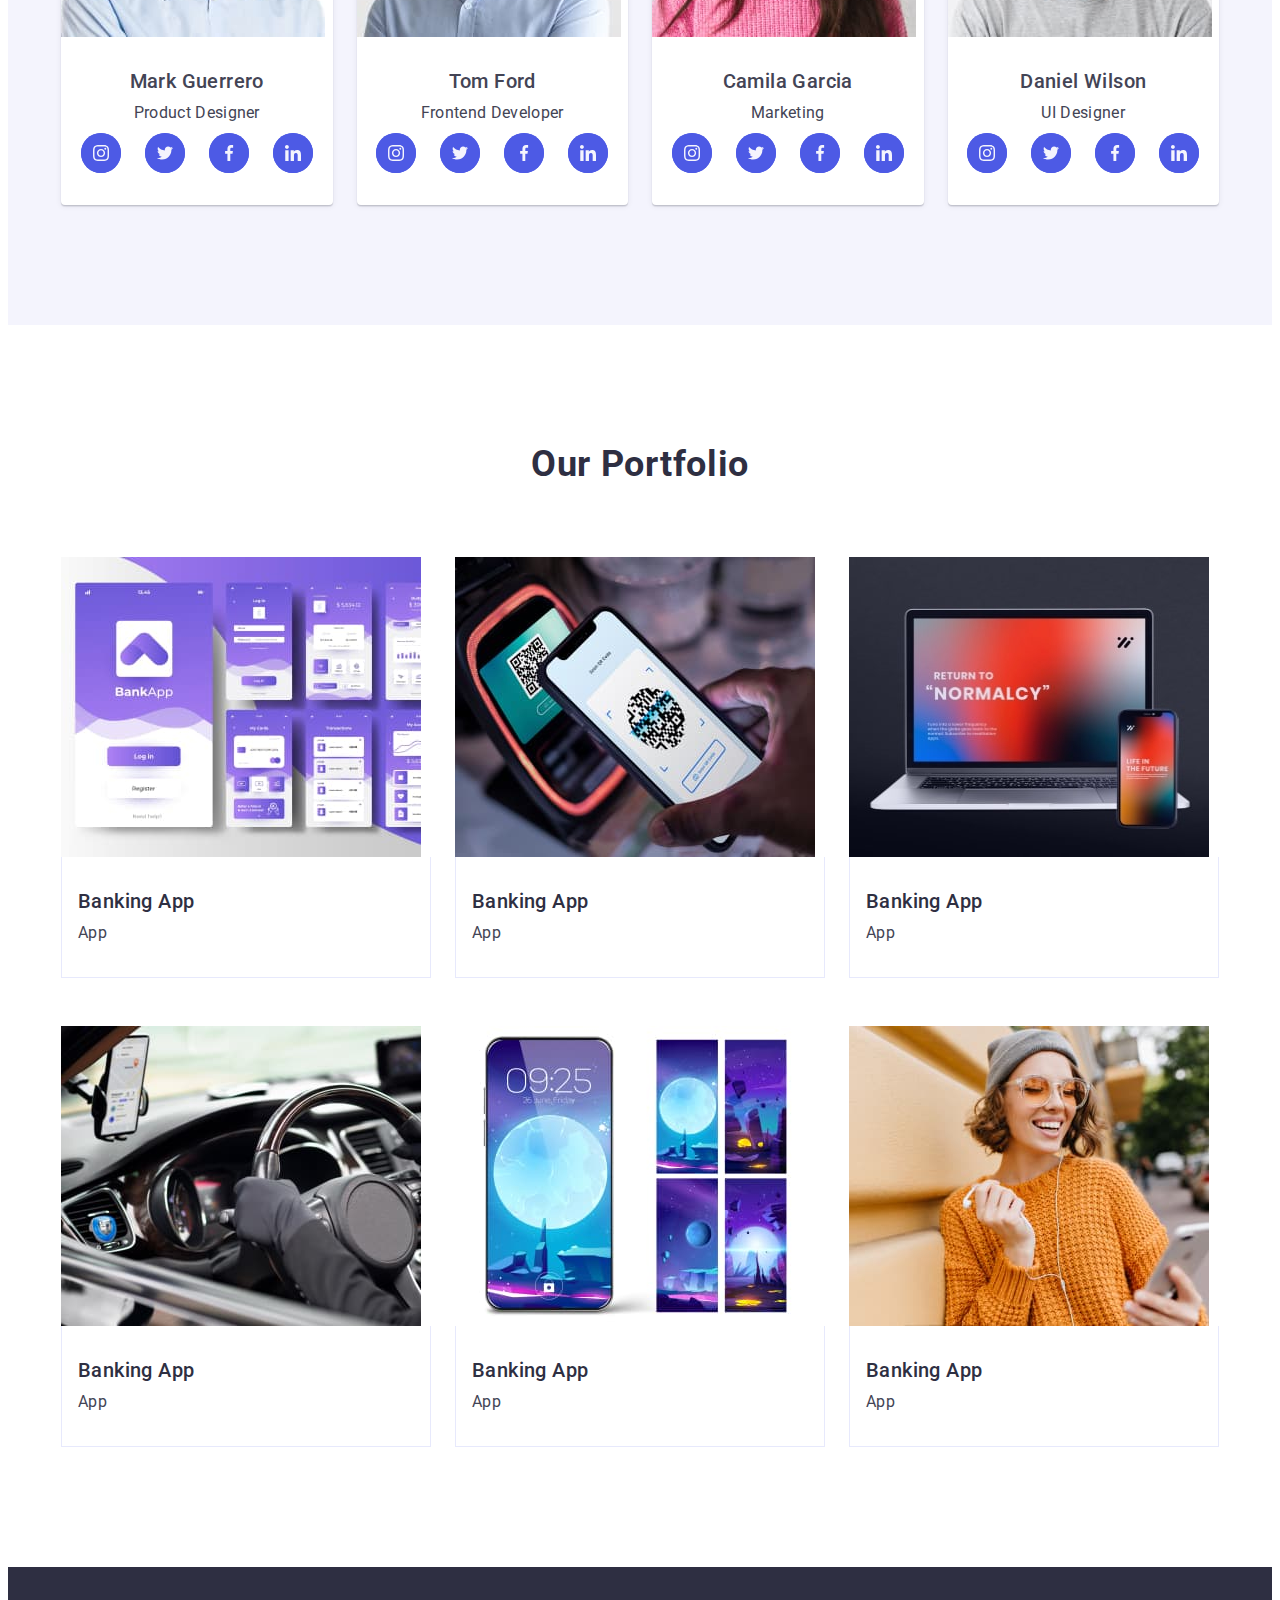
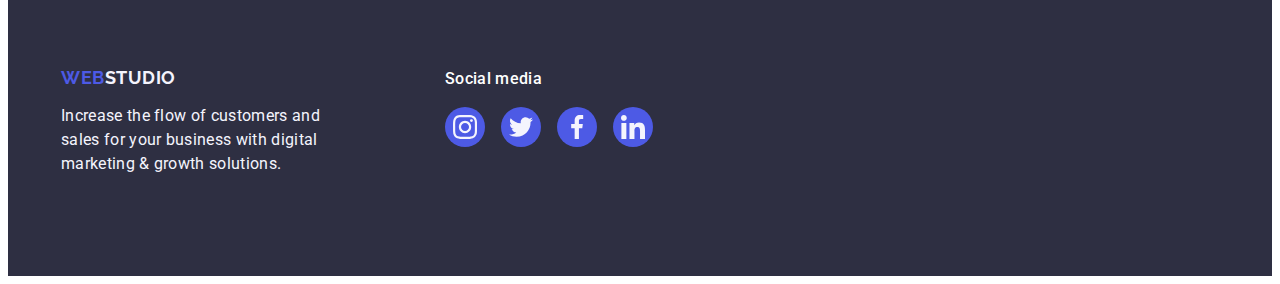
==== commit 629cd84c: "jkbhhjvh" ====
--- a/index.html
+++ b/index.html
@@ -282,12 +282,7 @@
                                 alt="Banking App" 
                                 width="360" 
                                 height="300">
-                                <div class="overlay">
-                                    <p class="overley-text">14 Stylish and User-Friendly App Design Concepts · Task Manager App · Calorie Tracker App ·
-                                    Exotic Fruit
-                                    Ecommerce App ·
-                                    Cloud Storage App
-                                    </p>
+                                <div class="overlay"><p>14 Stylish and User-Friendly App Design Concepts · Task Manager App · Calorie Tracker App · Exotic Fruit Ecommerce App · Cloud Storage App</p>
                                 </div>
                             </div>
                             <div class="portfolio-card-contetn">
@@ -297,79 +292,69 @@
                         </li>
                         <li class="portfolio-item">
                             <div class="thumb">
-                                <img src="./images/cashless_payment.jpg" alt="Banking App" width="360" height="300">
-                                <div class="overlay">
-                                    <p>14 Stylish and User-Friendly App Design Concepts · Task Manager App · Calorie Tracker App ·
-                                        Exotic Fruit
-                                        Ecommerce App ·
-                                        Cloud Storage App</p>
-                                </div>
-                            </div>
-                            <div class="portfolio-card-contetn">
-                                <h3 class="portfolio-subtitile">Cashless Payment</h3>
-                                <p class="portfolio-text">Marketing</p>
+                                <img src="./images/cashless_payment.jpg" 
+                                alt="Banking App" 
+                                width="360" 
+                                height="300">
+                                <div class="overlay"><p>14 Stylish and User-Friendly App Design Concepts · Task Manager App · Calorie Tracker App · Exotic Fruit Ecommerce App · Cloud Storage App</p>
+                                </div>
+                            </div>
+                            <div class="portfolio-card-contetn">
+                            <h3 class="portfolio-subtitile">Banking App</h3>
+                            <p class="portfolio-text">App</p>
                             </div>
                         </li>
                         <li class="portfolio-item">
                             <div class="thumb">
-                                <img src="./images/meditation_app.jpg" alt="Banking App" width="360" height="300">
-                                <div class="overlay">
-                                    <p>14 Stylish and User-Friendly App Design Concepts · Task Manager App · Calorie Tracker App ·
-                                        Exotic Fruit
-                                        Ecommerce App ·
-                                        Cloud Storage App</p>
-                                </div>
-                            </div>
-                            <div class="portfolio-card-contetn">
-                                <h3 class="portfolio-subtitile">Meditation App</h3>
-                                <p class="portfolio-text">App</p>
+                                <img src="./images/meditation_app.jpg" alt="Banking App" 
+                                width="360" 
+                                height="300">
+                                <div class="overlay"><p>14 Stylish and User-Friendly App Design Concepts · Task Manager App · Calorie Tracker App · Exotic Fruit Ecommerce App · Cloud Storage App</p>
+                                </div>
+                            </div>
+                            <div class="portfolio-card-contetn">
+                            <h3 class="portfolio-subtitile">Banking App</h3>
+                            <p class="portfolio-text">App</p>
                             </div>
                         </li>
                 <li class="portfolio-item">
                     <div class="thumb">
-                        <img src="./images/taxi_service.jpg" alt="Banking App" width="360" height="300">
-                        <div class="overlay">
-                            <p>14 Stylish and User-Friendly App Design Concepts · Task Manager App · Calorie Tracker App ·
-                                Exotic Fruit
-                                Ecommerce App ·
-                                Cloud Storage App</p>
-                        </div>
-                    </div>
-                    <div class="portfolio-card-contetn">
-                        <h3 class="portfolio-subtitile">Taxi Service</h3>
-                        <p class="portfolio-text">Marketing</p>
-                    </div>
-                </li>
+                                <img src="./images/taxi_service.jpg" alt="Banking App" 
+                                width="360" 
+                                height="300">
+                                <div class="overlay"><p>14 Stylish and User-Friendly App Design Concepts · Task Manager App · Calorie Tracker App · Exotic Fruit Ecommerce App · Cloud Storage App</p>
+                                </div>
+                            </div>
+                            <div class="portfolio-card-contetn">
+                            <h3 class="portfolio-subtitile">Banking App</h3>
+                            <p class="portfolio-text">App</p>
+                            </div>
+                        </li>
                 <li class="portfolio-item">
                     <div class="thumb">
-                        <img src="./images/screen_Illustrations.jpg" alt="Banking App" width="360" height="300">
-                        <div class="overlay">
-                            <p>14 Stylish and User-Friendly App Design Concepts · Task Manager App · Calorie Tracker App ·
-                                Exotic Fruit
-                                Ecommerce App ·
-                                Cloud Storage App</p>
-                        </div>
-                    </div>
-                    <div class="portfolio-card-contetn">
-                        <h3 class="portfolio-subtitile">Screen Illustrations</h3>
-                        <p class="portfolio-text">Design</p>
-                    </div>
-                </li>
+                        <img src="./images/screen_Illustrations.jpg" alt="Banking App" 
+                                width="360" 
+                                height="300">
+                                <div class="overlay"><p>14 Stylish and User-Friendly App Design Concepts · Task Manager App · Calorie Tracker App · Exotic Fruit Ecommerce App · Cloud Storage App</p>
+                                </div>
+                            </div>
+                            <div class="portfolio-card-contetn">
+                            <h3 class="portfolio-subtitile">Banking App</h3>
+                            <p class="portfolio-text">App</p>
+                            </div>
+                        </li>
                 <li class="portfolio-item">
                     <div class="thumb">
-                        <img src="./images/online_courses.jpg" alt="Banking App" width="360" height="300">
-                        <div class="overlay">
-                            <p>14 Stylish and User-Friendly App Design Concepts · Task Manager App · Calorie Tracker App ·
-                                Exotic Fruit
-                                Ecommerce App ·
-                                Cloud Storage App</p>
-                        </div>
-                    </div>
-                    <div class="portfolio-card-contetn">
-                        <h3 class="portfolio-subtitile">Online Courses</h3>
-                        <p class="portfolio-text">Marketing</p>
-                    </div>
-                </li>
+                        <img src="./images/online_courses.jpg" alt="Banking App" width="360" 
+                                height="300">
+                                <div class="overlay"><p>14 Stylish and User-Friendly App Design Concepts · Task Manager App · Calorie Tracker App · Exotic Fruit Ecommerce App · Cloud Storage App</p>
+                                </div>
+                            </div>
+                            <div class="portfolio-card-contetn">
+                            <h3 class="portfolio-subtitile">Banking App</h3>
+                            <p class="portfolio-text">App</p>
+                            </div>
+                        </li>
             </ul>
             </div>
         </section>
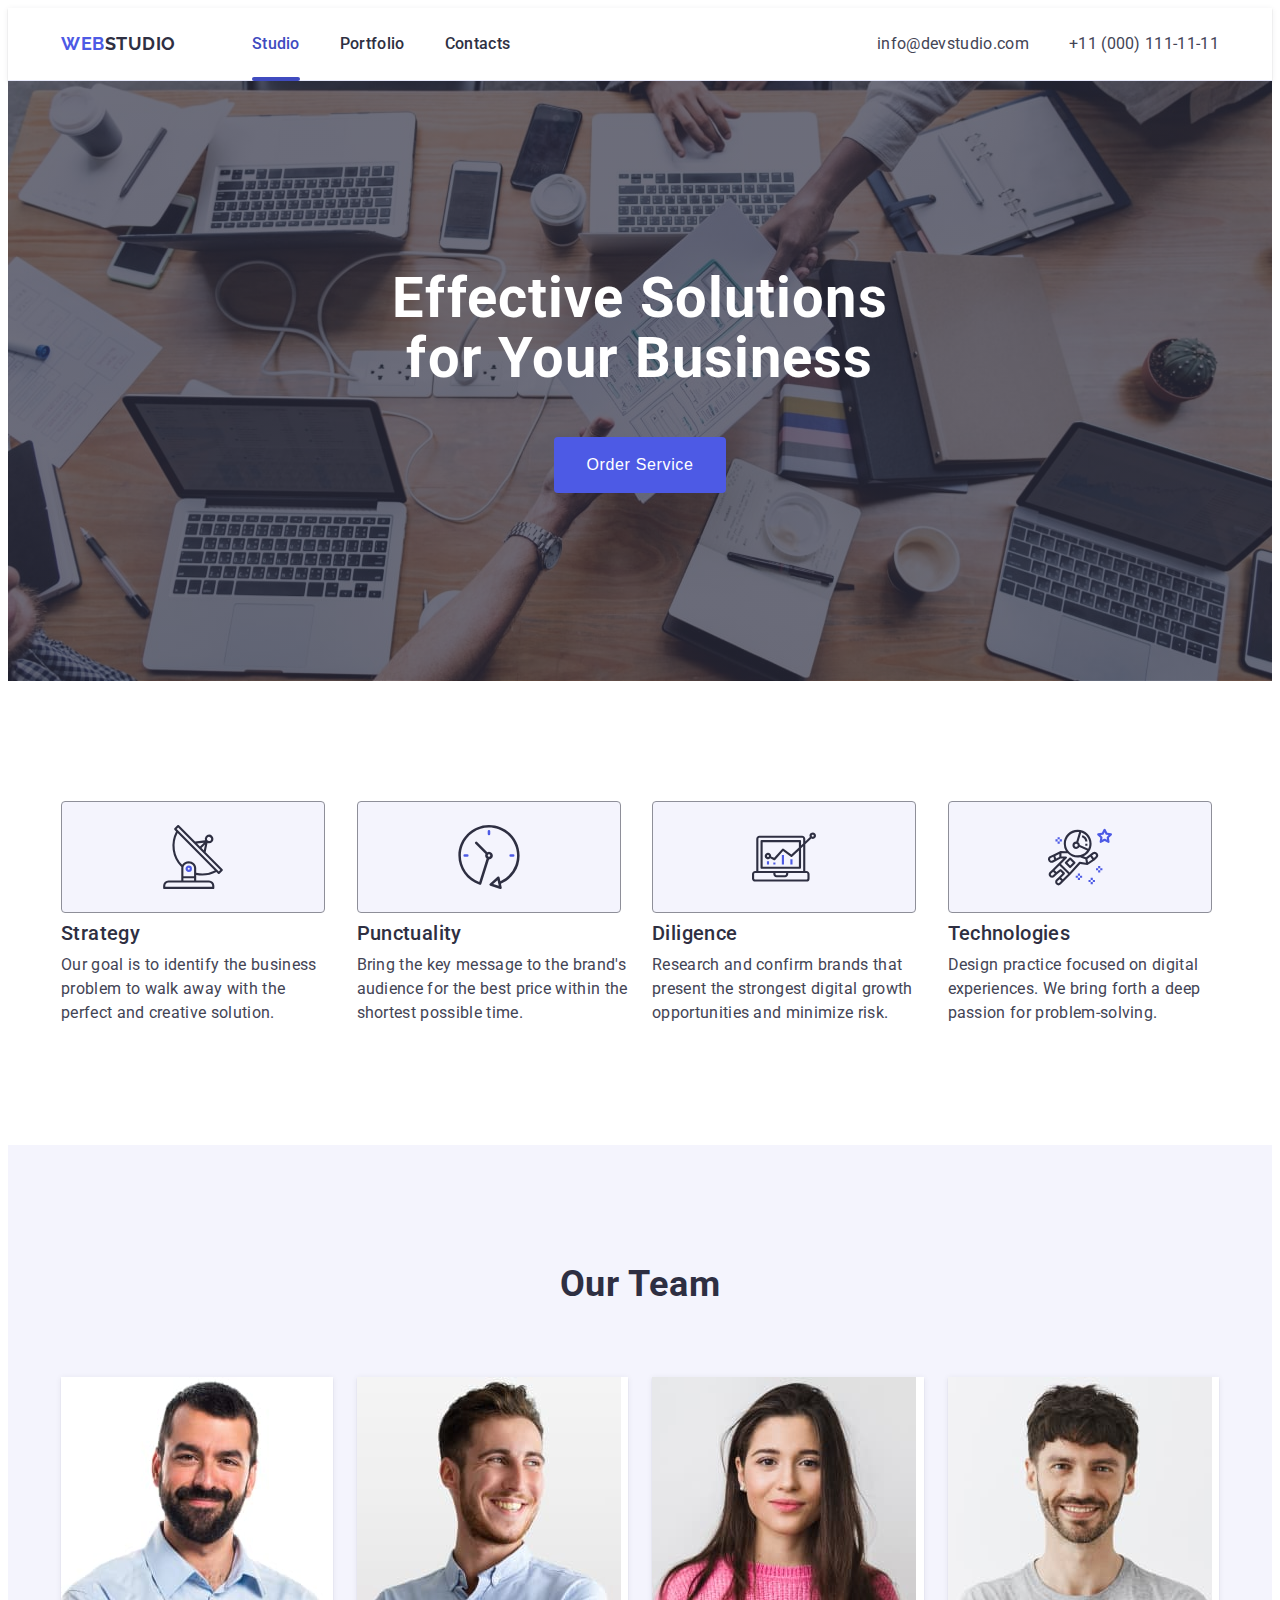
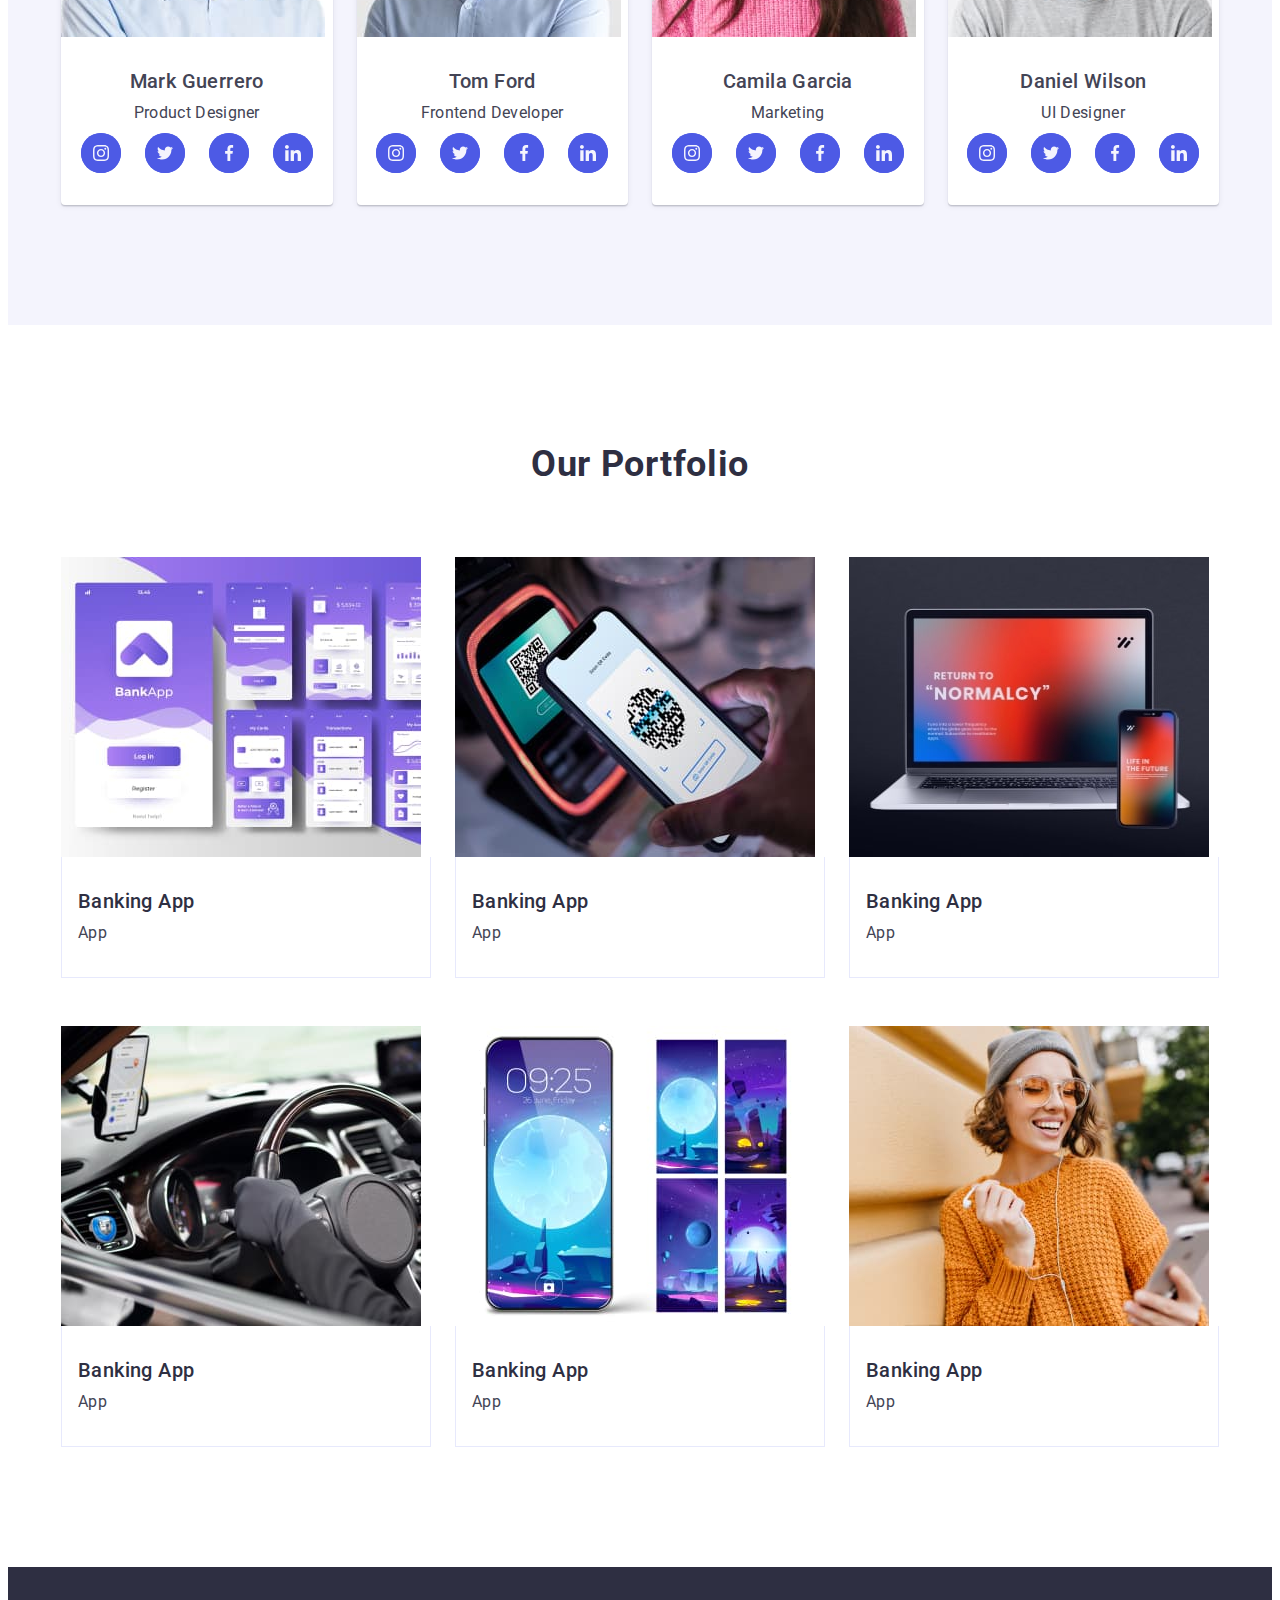
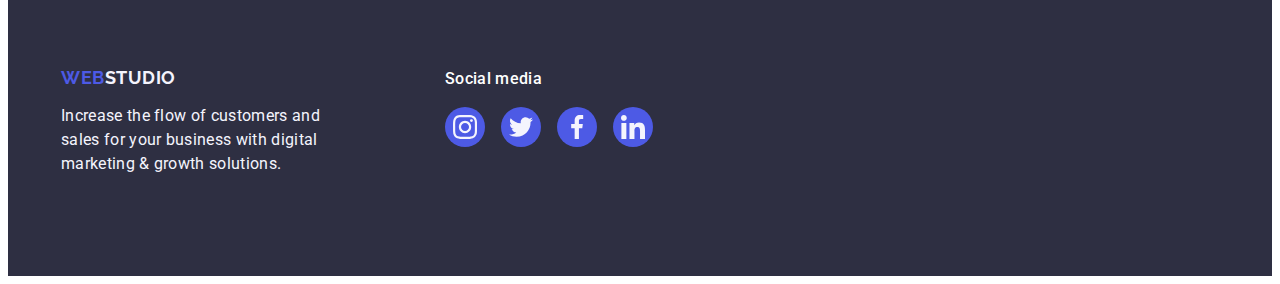
==== commit e935eec2: "UPDT" ====
--- a/index.html
+++ b/index.html
@@ -47,7 +47,7 @@
             <div class="container">
                 <div class="hero-background">
                     <h1 class="hero-title">Effective Solutions for Your Business</h1>
-                    <button class="btn" type="button">Order Service</button>
+                    <button class="button" type="button">Order Service</button>
                 </div>
             </div>
         </section>
@@ -282,8 +282,7 @@
                                 alt="Banking App" 
                                 width="360" 
                                 height="300">
-                                <div class="overlay"><p>14 Stylish and User-Friendly App Design Concepts · Task Manager App · Calorie Tracker App · Exotic Fruit Ecommerce App · Cloud Storage App</p>
-                                </div>
+                               <p class="thumb-text">14 Stylish and User-Friendly App Design Concepts · Task Manager App · Calorie Tracker App · Exotic Fruit Ecommerce App · Cloud Storage App</p>
                             </div>
                             <div class="portfolio-card-contetn">
                             <h3 class="portfolio-subtitile">Banking App</h3>
@@ -296,8 +295,7 @@
                                 alt="Banking App" 
                                 width="360" 
                                 height="300">
-                                <div class="overlay"><p>14 Stylish and User-Friendly App Design Concepts · Task Manager App · Calorie Tracker App · Exotic Fruit Ecommerce App · Cloud Storage App</p>
-                                </div>
+                               <p class="thumb-text">14 Stylish and User-Friendly App Design Concepts · Task Manager App · Calorie Tracker App · Exotic Fruit Ecommerce App · Cloud Storage App</p>
                             </div>
                             <div class="portfolio-card-contetn">
                             <h3 class="portfolio-subtitile">Banking App</h3>
@@ -309,8 +307,7 @@
                                 <img src="./images/meditation_app.jpg" alt="Banking App" 
                                 width="360" 
                                 height="300">
-                                <div class="overlay"><p>14 Stylish and User-Friendly App Design Concepts · Task Manager App · Calorie Tracker App · Exotic Fruit Ecommerce App · Cloud Storage App</p>
-                                </div>
+                               <p class="thumb-text">14 Stylish and User-Friendly App Design Concepts · Task Manager App · Calorie Tracker App · Exotic Fruit Ecommerce App · Cloud Storage App</p>
                             </div>
                             <div class="portfolio-card-contetn">
                             <h3 class="portfolio-subtitile">Banking App</h3>
@@ -322,8 +319,7 @@
                                 <img src="./images/taxi_service.jpg" alt="Banking App" 
                                 width="360" 
                                 height="300">
-                                <div class="overlay"><p>14 Stylish and User-Friendly App Design Concepts · Task Manager App · Calorie Tracker App · Exotic Fruit Ecommerce App · Cloud Storage App</p>
-                                </div>
+                               <p class="thumb-text">14 Stylish and User-Friendly App Design Concepts · Task Manager App · Calorie Tracker App · Exotic Fruit Ecommerce App · Cloud Storage App</p>
                             </div>
                             <div class="portfolio-card-contetn">
                             <h3 class="portfolio-subtitile">Banking App</h3>
@@ -335,8 +331,7 @@
                         <img src="./images/screen_Illustrations.jpg" alt="Banking App" 
                                 width="360" 
                                 height="300">
-                                <div class="overlay"><p>14 Stylish and User-Friendly App Design Concepts · Task Manager App · Calorie Tracker App · Exotic Fruit Ecommerce App · Cloud Storage App</p>
-                                </div>
+                               <p class="thumb-text">14 Stylish and User-Friendly App Design Concepts · Task Manager App · Calorie Tracker App · Exotic Fruit Ecommerce App · Cloud Storage App</p>
                             </div>
                             <div class="portfolio-card-contetn">
                             <h3 class="portfolio-subtitile">Banking App</h3>
@@ -347,8 +342,7 @@
                     <div class="thumb">
                         <img src="./images/online_courses.jpg" alt="Banking App" width="360" 
                                 height="300">
-                                <div class="overlay"><p>14 Stylish and User-Friendly App Design Concepts · Task Manager App · Calorie Tracker App · Exotic Fruit Ecommerce App · Cloud Storage App</p>
-                                </div>
+                               <p class="thumb-text">14 Stylish and User-Friendly App Design Concepts · Task Manager App · Calorie Tracker App · Exotic Fruit Ecommerce App · Cloud Storage App</p>
                             </div>
                             <div class="portfolio-card-contetn">
                             <h3 class="portfolio-subtitile">Banking App</h3>
--- a/css/styles.css
+++ b/css/styles.css
@@ -158,7 +158,11 @@
 /*------------------ HERO ------------------*/
 .hero {
   background-color: #2E2F42;
-  background-image: linear-gradient(rgba(46, 47, 66, 0.7), rgba(46, 47, 66, 0.7)), url(../images/people_office.png);
+  background-image: linear-gradient(
+    rgba(46, 47, 66, 0.7), 
+    rgba(46, 47, 66, 0.7)
+    ),
+    url(../images/office_one.jpg);
   background-repeat: no-repeat;
   background-size: cover;
   background-position: center;
@@ -180,7 +184,7 @@
 }
 
 
-.btn {
+.button {
   display: block;
   font-size: 16px;
   border: none;
@@ -198,18 +202,19 @@
   border-radius: 4px;
   cursor: pointer;
   transition: background-color 250ms cubic-bezier(0.4, 0, 0.2, 1);
-
-}
-
-.btn:hover {
+}
+
+.button:hover {
   background-color: #404BBF;
 }
 
-
-.btn:active {
+.button:focus {
+  background-color: #404BBF;
+}
+
+.button:active {
   color: #FFFFFF;
 }
-
 
 
 /*------------------ADVANTEGES ------------------*/
@@ -392,7 +397,7 @@
 
 .portfolio-item {
   width: calc((100% - 48px) / 3);
-
+transition: box-shadow 250ms cubic-bezier(0.4, 0, 0.2, 1);;
 }
 
 .thumb {
@@ -400,29 +405,23 @@
 overflow: hidden;
 }
 
-.overlay {
-  background-color: #4D5AE5;
-    position: absolute;
-    top: 0;
-    left: 0;
-    width: 100%;
-    height: 100%;
-    transform: translateY(100%);
-    transition: transform 250ms cubic-bezier(0.4, 0, 0.2, 1);;
-    color: #F4F4FD;
-    font-size: 16px;
-    line-height: 1.5;
-    letter-spacing: 0.02em;
-      padding-top: 40px;
-        padding-left: 32px;
-        padding-right: 32px;
-        font-size: 16px;
-        line-height: 1.5;
-        letter-spacing: 0.02em;
-}
-
-
-.portfolio-item:hover .overlay {
+.thumb-text {
+      position: absolute;
+      top: 0;
+      font-size: 16px;
+      line-height: 1.5;
+      letter-spacing: 0.02em;
+      color: #F4F4FD;
+          padding: 40px 32px;
+          background-color: #4d5ae5;
+          height: 100%;
+          width: 100%;
+          transform: translateY(100%);
+          transition: transform 250ms cubic-bezier(0.4, 0, 0.2, 1);
+}
+
+
+.portfolio-item:hover .thumb-text {
   transform: translateY(0);
 }
 
